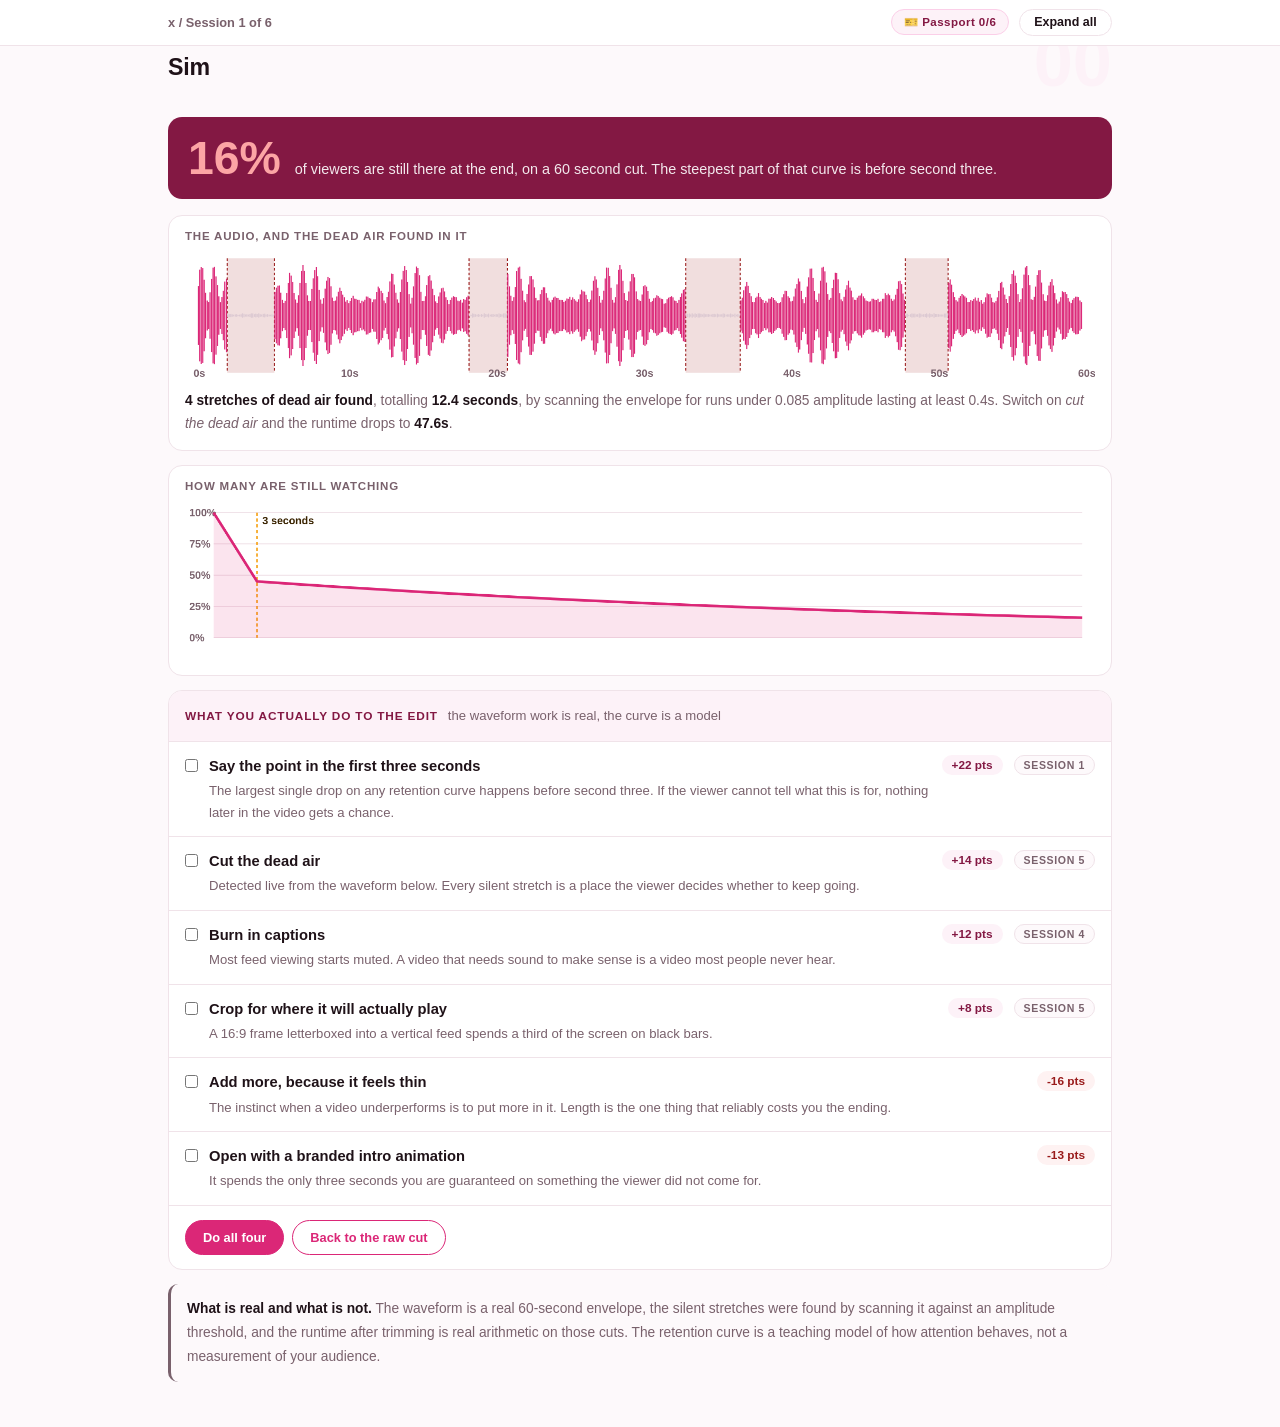
==== _simtest.html @ 5de6e5e1 "Six-session course: learn-ai-media-with-phoebe Single track, 45 minutes per session, one artifact ca" ====
<!DOCTYPE html><html lang="en"><head><meta charset="utf-8">
<meta name="viewport" content="width=device-width,initial-scale=1"><title>sim test</title>
<link rel="stylesheet" href="assets/style.css?v=2"></head><body>
<div class="toolbar"><div class="wrap"><span class="crumb">x / Session 1 of 6</span>
<button class="btn" id="toggle-all">Expand all</button></div></div>
<main class="wrap"><section class="section" id="sim"><div class="section-kicker"><h2>Sim</h2></div>
<div id="media-live"></div></section></main>
<script src="assets/app.js?v=1"></script><script src="assets/media-live.js?v=1"></script></body></html>
---- assets/style.css ----
/* learn-mcp-with-phoebe - editorial bold design system
   Accent: SQLite blue #DB2777 · Ink navy #831843 · Flagship: amber #F59E0B
   (CSS var names still read --indigo/--amber; they hold SQL-blue values.) */

:root {
  --indigo: #DB2777;
  --indigo-deep: #831843;
  --indigo-mid: #EC4899;
  --indigo-soft: #FBCFE8;
  --indigo-50: #FDF2F8;
  --ink: #1F1218;
  --muted: #79616C;
  --faint: #DCC9D2;
  --hairline: #F0E3E9;
  --amber: #F59E0B;
  --amber-ink: #3A2400;
  --amber-50: #FFF7E6;
  --paper: #FDF9FB;
  --code-bg: #1A0F15;
  --code-ink: #F5E3EC;
  --radius: 14px;
}

* { margin: 0; padding: 0; box-sizing: border-box; }

html { font-size: 16px; scroll-behavior: smooth; }
html.zoom-125 { font-size: 20px; }
html.zoom-150 { font-size: 24px; }

body {
  font-family: "Inter", -apple-system, BlinkMacSystemFont, "Segoe UI", Roboto, sans-serif;
  background: var(--paper);
  color: var(--ink);
  line-height: 1.85;
  font-feature-settings: "tnum";
}

.wrap { max-width: 62rem; margin: 0 auto; padding: 0 1.5rem; }

/* ---------- header band ---------- */
.masthead {
  background: var(--indigo);
  color: #fff;
  padding: 2.5rem 0 2.25rem;
}
.masthead .eyebrow {
  font-size: .75rem;
  letter-spacing: .18em;
  text-transform: uppercase;
  opacity: .85;
  font-weight: 600;
}
.masthead h1 {
  font-size: 2.1rem;
  line-height: 1.15;
  font-weight: 800;
  margin: .5rem 0 .75rem;
  letter-spacing: -.02em;
}
.masthead h1 .accent { color: inherit; }
.masthead .sub { font-size: 1.05rem; opacity: .92; max-width: 44rem; }

.chip-row { display: flex; flex-wrap: wrap; gap: .5rem; margin-top: 1.1rem; }
.chip {
  display: inline-flex;
  align-items: center;
  gap: .35rem;
  border-radius: 999px;
  padding: .25rem .8rem;
  font-size: .78rem;
  font-weight: 600;
  white-space: nowrap;
}
.chip.level { background: #fff; color: var(--indigo); }
.chip.audience { background: rgba(255,255,255,.16); color: #fff; border: 1px solid rgba(255,255,255,.35); }
.chip.time { background: var(--ink); color: #fff; font-variant-numeric: tabular-nums; }


/* ---------- toolbar ---------- */
.toolbar {
  position: sticky;
  top: 0;
  z-index: 40;
  background: rgba(255,255,255,.94);
  backdrop-filter: blur(6px);
  border-bottom: 1px solid var(--hairline);
  padding: .55rem 0;
}
.toolbar .wrap { display: flex; align-items: center; gap: .6rem; }
.toolbar .crumb { font-size: .8rem; color: var(--muted); font-weight: 600; margin-right: auto; }
.toolbar .crumb a { color: var(--indigo); text-decoration: none; }
.btn {
  border: 1px solid var(--hairline);
  background: #fff;
  color: var(--ink);
  border-radius: 999px;
  padding: .35rem .9rem;
  font-size: .78rem;
  font-weight: 600;
  cursor: pointer;
  font-family: inherit;
  transition: all .15s ease;
}
.btn:hover { border-color: var(--indigo); color: var(--indigo); }
.btn.primary { background: var(--indigo); border-color: var(--indigo); color: #fff; }
.btn.primary:hover { background: var(--indigo-deep); }

/* ---------- sections ---------- */
main { padding: 2.5rem 0 4rem; }

.section { margin-bottom: 2.8rem; }
.section-kicker { margin-bottom: 1rem; }
.section-kicker .klabel {
  display: block;
  font-size: .72rem;
  text-transform: uppercase;
  letter-spacing: .1em;
  color: var(--indigo);
  font-weight: 700;
  margin-bottom: .35rem;
}
.section-kicker h2 {
  font-size: 1.45rem;
  font-weight: 800;
  letter-spacing: -.01em;
  display: flex;
  align-items: center;
  gap: .7rem;
  flex-wrap: wrap;
}
.section-kicker .tag {
  border-radius: 999px;
  padding: .18rem .7rem;
  font-size: .7rem;
  font-weight: 700;
  text-transform: uppercase;
  letter-spacing: .08em;
}
.tag.concept { background: var(--indigo-50); color: var(--indigo); }
.tag.demo { background: var(--amber-50); color: var(--amber-ink); }
.tag.exercise { background: var(--ink); color: #fff; }

.lede { color: var(--muted); max-width: 46rem; margin-bottom: 1.4rem; line-height: 1.8; }

/* live vs self-study markers on cards */
.mode {
  font-size: .64rem;
  font-weight: 700;
  text-transform: uppercase;
  letter-spacing: .07em;
  padding: .14rem .6rem;
  border-radius: 999px;
  flex: none;
}
.mode.live { background: var(--indigo); color: #fff; }
.mode.self { background: #fff; color: var(--muted); border: 1px solid var(--hairline); }

/* ---------- accordions ---------- */
details.card {
  border: 1px solid var(--hairline);
  border-radius: var(--radius);
  margin-bottom: .8rem;
  overflow: hidden;
  background: #fff;
}
details.card[open] { border-color: var(--indigo-soft); box-shadow: 0 8px 28px rgba(219,39,119,.08); }
details.card summary {
  list-style: none;
  cursor: pointer;
  padding: 1rem 1.25rem;
  display: flex;
  align-items: center;
  gap: .75rem;
  font-weight: 700;
  font-size: 1.02rem;
  user-select: none;
}
details.card summary::-webkit-details-marker { display: none; }
details.card summary .dot {
  width: .6rem; height: .6rem;
  border-radius: 999px;
  background: var(--indigo);
  flex: none;
}
details.card summary .mini { margin-left: auto; font-size: .72rem; color: var(--muted); font-weight: 600; white-space: nowrap; }
details.card summary .caret { transition: transform .2s ease; color: var(--indigo); font-size: .8rem; }
details.card[open] summary .caret { transform: rotate(90deg); }
details.card .body { padding: 0 1.25rem 1.4rem; border-top: 1px solid var(--hairline); padding-top: 1.15rem; }
details.card .body p { margin-bottom: 1.05rem; max-width: 48rem; }
details.card .body p:last-child { margin-bottom: 0; }
details.card .body ul, details.card .body ol { margin: 0 0 1.1rem 1.2rem; max-width: 47rem; }
details.card .body li { margin-bottom: .65rem; }
details.card .body h4 { font-size: .95rem; font-weight: 700; margin: 1.1rem 0 .45rem; }
details.card .body h4:first-child { margin-top: 0; }

/* ---------- pills & legends ---------- */
.legend { display: flex; flex-wrap: wrap; gap: .5rem; margin: 0 0 1.2rem; }
.pill {
  display: inline-flex;
  align-items: center;
  gap: .4rem;
  border-radius: 999px;
  padding: .28rem .85rem;
  font-size: .78rem;
  font-weight: 600;
}
.pill.solid { background: var(--indigo); color: #fff; }
.pill.light { background: var(--indigo-50); color: var(--indigo); }
.pill.inkpill { background: var(--ink); color: #fff; }
.pill.amber, .pill.peach { background: var(--amber); color: var(--amber-ink); }
.pill.bare { color: var(--faint); }

/* ---------- 4D grid ---------- */
.grid-2 { display: grid; grid-template-columns: repeat(auto-fit, minmax(15rem, 1fr)); gap: .8rem; margin: .5rem 0 1rem; }
.d-card {
  border: 1px solid var(--hairline);
  border-left: 4px solid var(--indigo);
  border-radius: 10px;
  padding: 1rem 1.1rem;
}
.d-card h4 { font-size: .95rem; margin-bottom: .3rem; }
.d-card h4 .lead-letter { color: var(--indigo); }
.d-card p { font-size: .86rem; color: var(--muted); margin: 0; }

/* ---------- tables ---------- */
table.clean { width: 100%; border-collapse: collapse; font-size: .9rem; margin: .4rem 0 1rem; }
table.clean th {
  text-align: left;
  font-size: .72rem;
  text-transform: uppercase;
  letter-spacing: .08em;
  color: var(--muted);
  padding: .5rem .6rem;
  border-bottom: 2px solid var(--ink);
}
table.clean td { padding: .7rem .6rem; border-bottom: .5px solid var(--hairline); vertical-align: top; line-height: 1.7; }
table.clean td:first-child { font-weight: 600; }

/* ---------- prompt boxes ---------- */
.prompt-box {
  position: relative;
  background: var(--code-bg);
  color: var(--code-ink);
  border-radius: var(--radius);
  padding: 1.1rem 1.2rem;
  margin: 1rem 0 1.2rem;
  font-family: "SF Mono", ui-monospace, Menlo, Consolas, monospace;
  font-size: .84rem;
  line-height: 1.65;
  white-space: pre-wrap;
  word-break: break-word;
}
.prompt-box .label {
  position: absolute;
  top: -0.7rem;
  left: 1rem;
  background: var(--indigo);
  color: #fff;
  font-family: "Inter", -apple-system, sans-serif;
  font-size: .68rem;
  font-weight: 700;
  letter-spacing: .06em;
  text-transform: uppercase;
  border-radius: 999px;
  padding: .15rem .7rem;
}
.prompt-box.bad .label { background: var(--faint); color: var(--ink); }
.prompt-box.good .label { background: var(--amber); color: var(--amber-ink); }
.copy-btn {
  position: absolute;
  top: .7rem;
  right: .7rem;
  background: rgba(255,255,255,.1);
  border: 1px solid rgba(255,255,255,.25);
  color: #fff;
  border-radius: 999px;
  padding: .25rem .8rem;
  font-size: .72rem;
  font-weight: 600;
  cursor: pointer;
  font-family: "Inter", -apple-system, sans-serif;
  transition: background .15s ease;
}
.copy-btn:hover { background: rgba(255,255,255,.22); }
.copy-btn.copied { background: var(--amber); border-color: var(--amber); color: var(--amber-ink); }

/* ---------- demo steps ---------- */
.steps { counter-reset: step; margin: .6rem 0 1rem; }
.step {
  display: flex;
  gap: .9rem;
  padding: .85rem 0;
  border-bottom: .5px solid var(--hairline);
}
.step:last-child { border-bottom: none; }
.step::before {
  counter-increment: step;
  content: counter(step);
  flex: none;
  width: 1.7rem; height: 1.7rem;
  border-radius: 999px;
  background: var(--indigo-50);
  color: var(--indigo);
  font-weight: 700;
  font-size: .85rem;
  display: inline-flex;
  align-items: center;
  justify-content: center;
  margin-top: .1rem;
}
.step p { margin: 0; }

/* ---------- callouts ---------- */
.callout {
  border-radius: var(--radius);
  padding: 1rem 1.2rem;
  margin: 1rem 0;
  font-size: .92rem;
}
.callout.tip { background: var(--indigo-50); border-left: 4px solid var(--indigo); }
.callout.win { background: var(--amber-50); border-left: 4px solid var(--amber); }
.callout strong:first-child { display: block; margin-bottom: .2rem; }

.callout.example {
  background: #FFFFFF;
  border: 1px solid var(--hairline);
  border-left: 4px solid var(--amber);
  font-size: .9rem;
}
.callout.example .ex-pill {
  display: inline-block;
  background: var(--amber);
  color: var(--amber-ink);
  border-radius: 999px;
  padding: .15rem .7rem;
  font-size: .68rem;
  font-weight: 700;
  text-transform: uppercase;
  letter-spacing: .06em;
  margin-bottom: .5rem;
}
.callout.example p { margin: 0 0 .75rem; max-width: 47rem; }
.callout.example p:last-child { margin-bottom: 0; }
.callout.example ul { margin: 0 0 0 1.1rem; max-width: 46rem; }
.callout.example li { margin-bottom: .6rem; }
.callout.example li:last-child { margin-bottom: 0; }

/* ---------- zoomable figures ---------- */
figure.zoomable {
  border: 1px solid var(--hairline);
  border-radius: var(--radius);
  padding: 1.2rem;
  margin: 1rem 0 1.4rem;
  cursor: zoom-in;
  transition: box-shadow .15s ease;
  background: #fff;
}
figure.zoomable:hover { box-shadow: 0 8px 28px rgba(219,39,119,.12); }
figure.zoomable svg, figure.zoomable img { width: 100%; height: auto; display: block; }
figure.zoomable figcaption {
  margin-top: .6rem;
  font-size: .76rem;
  color: var(--muted);
  font-weight: 600;
  display: flex;
  align-items: center;
  gap: .4rem;
}

.lightbox {
  position: fixed;
  inset: 0;
  z-index: 100;
  background: rgba(31,18,24,.9);
  display: none;
  align-items: center;
  justify-content: center;
  padding: 3vh 3vw;
  cursor: zoom-out;
}
.lightbox.open { display: flex; }
.lightbox .inner {
  background: #fff;
  border-radius: var(--radius);
  padding: 2rem;
  max-width: 94vw;
  max-height: 92vh;
  overflow: auto;
}
.lightbox .inner svg, .lightbox .inner img { width: min(88vw, 70rem); height: auto; }
.lightbox .close-hint {
  position: fixed;
  top: 1rem; right: 1.4rem;
  color: #fff;
  font-size: .8rem;
  font-weight: 600;
  opacity: .8;
}

/* ---------- courses covered ---------- */
.covered { border: 1px solid var(--hairline); border-radius: var(--radius); overflow: hidden; }
.covered-row {
  display: flex;
  align-items: baseline;
  gap: .8rem;
  padding: .75rem 1.1rem;
  border-bottom: .5px solid var(--hairline);
  font-size: .9rem;
}
.covered-row:last-child { border-bottom: none; }
.covered-row .status { flex: none; }
.covered-row .name { font-weight: 600; }
.covered-row .note { margin-left: auto; color: var(--muted); font-size: .78rem; text-align: right; }

/* ---------- cheat sheet footer ---------- */
.cheat {
  background: var(--ink);
  color: #fff;
  border-radius: var(--radius);
  padding: 1.6rem 1.6rem 1.3rem;
  margin-top: 3rem;
}
.cheat h3 { font-size: 1.1rem; margin-bottom: 1rem; }
.cheat h3 span { color: var(--indigo-soft); }
.cheat .grid-2 { gap: 1rem; }
.cheat .cheat-item { border-left: 3px solid var(--indigo-mid); padding-left: .8rem; }
.cheat .cheat-item b { display: block; font-size: .85rem; color: var(--indigo-soft); }
.cheat .cheat-item span { font-size: .82rem; opacity: .85; }

footer.pagefoot {
  border-top: 1px solid var(--hairline);
  margin-top: 3rem;
  padding: 1.4rem 0 2.5rem;
  font-size: .8rem;
  color: var(--muted);
  display: flex;
  justify-content: space-between;
  flex-wrap: wrap;
  gap: .8rem;
}
footer.pagefoot a { color: var(--indigo); text-decoration: none; font-weight: 600; }

/* ---------- wayfinding: reading progress + section dots + part numbers ---------- */

#progress-bar {
  position: fixed;
  top: 0; left: 0;
  height: 3px;
  width: 0;
  background: linear-gradient(90deg, var(--indigo), var(--amber));
  z-index: 90;
}

.pagenav {
  position: fixed;
  right: 1.1rem;
  top: 50%;
  transform: translateY(-50%);
  z-index: 50;
  display: flex;
  flex-direction: column;
  gap: .55rem;
}
.pagenav a {
  width: .68rem; height: .68rem;
  border-radius: 999px;
  background: #fff;
  border: 2px solid var(--faint);
  display: block;
  position: relative;
  transition: all .15s ease;
}
.pagenav a:hover { border-color: var(--indigo); transform: scale(1.3); }
.pagenav a.active { background: var(--indigo); border-color: var(--indigo); }
.pagenav a .nlabel {
  position: absolute;
  right: 1.4rem;
  top: 50%;
  transform: translateY(-50%);
  background: var(--ink);
  color: #fff;
  font-size: .7rem;
  font-weight: 600;
  padding: .22rem .65rem;
  border-radius: 6px;
  white-space: nowrap;
  opacity: 0;
  pointer-events: none;
  transition: opacity .15s ease;
}
.pagenav a:hover .nlabel { opacity: 1; }
@media (max-width: 74rem) { .pagenav { display: none; } }

main { counter-reset: partnum -1; }
.section .section-kicker { position: relative; }
.section .section-kicker::before {
  counter-increment: partnum;
  content: counter(partnum, decimal-leading-zero);
  position: absolute;
  right: 0;
  top: -1.2rem;
  font-size: 4.4rem;
  font-weight: 800;
  color: var(--indigo-50);
  line-height: 1;
  font-variant-numeric: tabular-nums;
  pointer-events: none;
  z-index: 0;
}
.section .section-kicker > * { position: relative; z-index: 1; }

details.card summary { transition: background .15s ease; }
details.card summary:hover { background: #FEFAFC; }

/* ---------- journey strip: you are here in the series ---------- */
.journey {
  display: flex;
  align-items: center;
  gap: .45rem;
  margin-top: 1.1rem;
  flex-wrap: wrap;
}
.journey .jlabel { font-size: .7rem; font-weight: 700; text-transform: uppercase; letter-spacing: .09em; opacity: .8; margin-right: .3rem; }
.journey a {
  width: 1.7rem; height: 1.7rem;
  border-radius: 999px;
  display: inline-flex;
  align-items: center;
  justify-content: center;
  font-size: .8rem;
  font-weight: 700;
  text-decoration: none;
  color: #fff;
  border: 1.5px solid rgba(255,255,255,.45);
  transition: all .15s ease;
  font-variant-numeric: tabular-nums;
}
.journey a:hover { border-color: #fff; transform: scale(1.12); }
.journey a.here { background: #fff; color: var(--indigo); border-color: #fff; }
.journey a.dd-chip { width: auto; border-radius: 999px; padding: 0 .7rem; font-size: .72rem; }

/* ---------- check-yourself quiz ---------- */
.quiz-q {
  border: 1px solid var(--hairline);
  border-radius: var(--radius);
  padding: 1.1rem 1.25rem 1rem;
  margin-bottom: .9rem;
  background: #fff;
}
.quiz-q .qtext { font-weight: 700; margin-bottom: .7rem; }
.quiz-q .qopt {
  display: block;
  width: 100%;
  text-align: left;
  background: #fff;
  border: 1px solid var(--hairline);
  border-radius: 10px;
  padding: .6rem .9rem;
  margin-bottom: .5rem;
  font-size: .9rem;
  font-family: inherit;
  color: var(--ink);
  cursor: pointer;
  transition: all .15s ease;
}
.quiz-q .qopt:hover { border-color: var(--indigo); background: var(--indigo-50); }
.quiz-q .qopt.correct { background: var(--indigo); border-color: var(--indigo); color: #fff; font-weight: 600; }
.quiz-q .qopt.correct::after { content: "  ✓"; }
.quiz-q .qopt.wrong { background: #FEF2F2; border-color: #FCA5A5; color: #991B1B; animation: qshake .3s ease; }
.quiz-q .qopt.wrong::after { content: "  ✗ try again"; font-size: .78rem; }
.quiz-q .qopt:disabled { cursor: default; }
.quiz-q .qwhy {
  display: none;
  background: var(--amber-50);
  border-left: 4px solid var(--amber);
  border-radius: 8px;
  padding: .6rem .9rem;
  font-size: .86rem;
  margin-top: .3rem;
}
.quiz-q.answered .qwhy { display: block; }
@keyframes qshake {
  0%, 100% { transform: translateX(0); }
  25% { transform: translateX(-5px); }
  75% { transform: translateX(5px); }
}
.quiz-score { font-weight: 700; color: var(--indigo); margin-top: .4rem; }

@media (prefers-reduced-motion: reduce) {
  .quiz-q .qopt.wrong { animation: none; }
  .journey a:hover { transform: none; }
}

/* ---------- micro-interactions (react-bits inspired, vanilla) ---------- */

/* BlurText: staggered word reveal on the masthead headline */
.masthead h1 .bw {
  display: inline-block;
  opacity: 0;
  filter: blur(8px);
  transform: translateY(.35em);
  animation: bw-in .7s cubic-bezier(.22,.9,.35,1) forwards;
  animation-delay: var(--bw-delay, 0s);
}
@keyframes bw-in {
  to { opacity: 1; filter: blur(0); transform: translateY(0); }
}

/* SpotlightCard: cursor-following highlight on accordion cards */
details.card { position: relative; }
details.card::after {
  content: "";
  position: absolute;
  inset: 0;
  pointer-events: none;
  opacity: 0;
  transition: opacity .3s ease;
  background: radial-gradient(320px circle at var(--mx, 50%) var(--my, 50%), rgba(219,39,119,.09), transparent 65%);
}
details.card:hover::after { opacity: 1; }

/* ScrollReveal: sections rise in as they enter the viewport */
.js-reveal .section {
  opacity: 0;
  transform: translateY(16px);
  transition: opacity .6s ease, transform .6s cubic-bezier(.22,.9,.35,1);
}
.js-reveal .section.revealed { opacity: 1; transform: none; }

@media (prefers-reduced-motion: reduce) {
  .masthead h1 .bw { animation: none; opacity: 1; filter: none; transform: none; }
  details.card::after { display: none; }
  .js-reveal .section { opacity: 1; transform: none; transition: none; }
}

@media (max-width: 40rem) {
  .masthead h1 { font-size: 1.6rem; }
  
  .toolbar .crumb { display: none; }
}

@media print {
  .toolbar, .copy-btn { display: none; }
  details.card { border: 1px solid #ccc; }
}

/* ---------- live SQL playground (sql-live.js) ---------- */
.sqlbox {
  border: 1px solid var(--hairline);
  border-radius: var(--radius);
  background: #fff;
  overflow: hidden;
  margin: 1rem 0 1.4rem;
  box-shadow: 0 8px 28px rgba(219,39,119,.06);
}
.sql-bar {
  display: flex; align-items: center; gap: .5rem;
  padding: .5rem .8rem;
  background: var(--indigo-deep);
  color: #fff;
}
.sql-dot { width: .6rem; height: .6rem; border-radius: 999px; background: var(--amber); flex: none; }
.sql-title { font-size: .76rem; font-weight: 600; letter-spacing: .02em; opacity: .92; }
.sql-spacer { margin-left: auto; }
.sql-btn {
  border: 1px solid rgba(255,255,255,.28);
  background: rgba(255,255,255,.08);
  color: #fff;
  border-radius: 999px;
  padding: .26rem .8rem;
  font-size: .74rem; font-weight: 700; cursor: pointer;
  font-family: inherit; transition: all .14s ease; white-space: nowrap;
}
.sql-btn:hover { background: rgba(255,255,255,.2); }
.sql-btn.sql-run { background: var(--amber); color: var(--amber-ink); border-color: var(--amber); }
.sql-btn.sql-run:hover { filter: brightness(1.05); }
.sql-label {
  display: block;
  font-size: .64rem; text-transform: uppercase; letter-spacing: .09em;
  font-weight: 700; color: var(--muted);
  padding: .6rem .9rem .2rem;
}
.sql-code-wrap { border-bottom: 1px solid var(--hairline); }
.sql-code {
  width: 100%;
  border: none; outline: none; resize: vertical;
  padding: .35rem .9rem .9rem;
  font-family: "SF Mono", "JetBrains Mono", Menlo, Consolas, monospace;
  font-size: .86rem; line-height: 1.6;
  color: var(--ink); background: #fff;
  tab-size: 2;
}
.sql-out { padding: .2rem .9rem 1rem; overflow-x: auto; }
.sql-tablewrap { overflow-x: auto; }
table.sql-table { width: 100%; border-collapse: collapse; font-size: .84rem; margin: .3rem 0 .1rem; }
table.sql-table th {
  text-align: left; text-transform: uppercase; letter-spacing: .05em;
  font-size: .68rem; color: var(--indigo); font-weight: 800;
  padding: .35rem .6rem; border-bottom: 2px solid var(--indigo-50); white-space: nowrap;
}
table.sql-table td {
  padding: .32rem .6rem; border-bottom: .5px solid var(--hairline);
  font-variant-numeric: tabular-nums; white-space: nowrap;
}
table.sql-table tr:last-child td { border-bottom: none; }
.sql-null { color: var(--faint); font-style: italic; font-size: .78rem; }
.sql-note { font-size: .74rem; color: var(--muted); margin: .5rem 0 0; font-weight: 600; }
.sql-hint { font-weight: 500; font-style: italic; }
.sql-err {
  font-size: .82rem; color: #991B1B; background: #FEF2F2;
  border: 1px solid #FCA5A5; border-radius: 8px;
  padding: .55rem .75rem; margin: .4rem 0 0;
  font-family: "SF Mono", Menlo, monospace;
}
.sql-cap { font-size: .78rem; color: var(--muted); padding: 0 .9rem .8rem; }
.sqlbox.sql-had-err .sql-bar { background: #7f1d1d; }


@keyframes mcpIn { from { opacity: 0; transform: translateY(6px); } to { opacity: 1; transform: none; } }


@media (max-width: 640px) {  }


@media (max-width: 640px) {
  
  
}

/* === LWP-PATCH v2 === */
/* palette-agnostic aliases: 75 repos use --indigo/--amber, 1 uses --pine/--clay */
:root {
  --pv-accent: var(--indigo, var(--pine, #334155));
  --pv-flag: var(--amber, var(--clay, #B45309));
  --pv-flag-50: var(--amber-50, var(--clay-50, #FEF3E2));
}

/* ============================================================
   v2 - readable on a phone + reading modes
   Layout only. No palette tokens are changed.
   ============================================================ */

/* --- skip link --- */
.skip-link {
  position: absolute; left: -9999px; top: 0; z-index: 200;
  background: var(--pv-accent); color: #fff;
  padding: .7rem 1.1rem; border-radius: 0 0 var(--radius) 0;
  font-weight: 700; font-size: .85rem; text-decoration: none;
}
.skip-link:focus { left: 0; }

/* --- visible keyboard focus everywhere --- */
:focus-visible {
  outline: 3px solid var(--pv-flag);
  outline-offset: 2px;
  border-radius: 4px;
}

/* --- diagrams: hold authored width, scroll instead of shrinking --- */
.figscroll { overflow-x: auto; -webkit-overflow-scrolling: touch; overscroll-behavior-x: contain; }
.figscroll::-webkit-scrollbar { height: 6px; }
.figscroll::-webkit-scrollbar-thumb { background: var(--faint); border-radius: 3px; }

/* --- tables: scroll container + sticky row label --- */
.tablescroll { overflow-x: auto; -webkit-overflow-scrolling: touch; border-radius: var(--radius); }

/* --- section contents counter --- */
.sec-meta {
  display: block; margin-top: .3rem;
  font-size: .72rem; font-weight: 700; letter-spacing: .06em;
  text-transform: uppercase; color: var(--muted);
  font-variant-numeric: tabular-nums;
}

/* --- study-mode switch --- */
.btn.mode-on { background: var(--pv-flag); border-color: var(--pv-flag); color: #fff; }

/* --- deep-linked card gets a moment of emphasis --- */
details.card.linked { border-color: var(--pv-flag); box-shadow: 0 0 0 3px var(--pv-flag-50); }

@media (max-width: 820px) {
  /* labels keep the size they were drawn at; the figure scrolls */
  figure.zoomable svg { min-width: 820px; }
  .figscroll .mm-svg, .mindmap svg { min-width: 840px; }

  table.clean { min-width: 620px; }
  table.clean th:first-child,
  table.clean td:first-child {
    position: sticky; left: 0; background: #fff;
    box-shadow: 1px 0 0 var(--hairline);
  }

  pre, .prompt-box { overflow-x: auto; }

  /* 44px tap targets */
  details.card summary { min-height: 44px; }
  .qopt { min-height: 44px; display: flex; align-items: center; padding: .7rem .9rem; }
  .toolbar .btn, .pagefoot a { min-height: 44px; display: inline-flex; align-items: center; }
}

@media (max-width: 640px) {
  /* long inline code tokens and nowrap chips are the two things that still
     forced the page sideways below 640px: let them break rather than push
     the layout. Inside the media query only - desktop is untouched. */
  :not(pre) > code, .prompt-box span, code span,
  p span, li span, td span { overflow-wrap: anywhere; word-break: break-word; }
  .chip, .syn-chip, .pill, .mode, .tag { white-space: normal; max-width: 100%; }

  
  
  .chip-row, .legend { flex-wrap: wrap; }
  .journey { flex-wrap: wrap; row-gap: .45rem; }
}

/* --- print: a session should print as a complete handout --- */
@media print {
  .pagenav, #progress-bar, .skip-link, .journey, .lightbox { display: none !important; }
  details.card > .body { display: block !important; }
  details.card, figure, table.clean, .callout { break-inside: avoid; page-break-inside: avoid; }
  figure.zoomable svg { min-width: 0; max-width: 100%; }
  .figscroll, .tablescroll { overflow: visible; }
  a[href^="http"]::after { content: " (" attr(href) ")"; font-size: .72rem; color: #555; }
}

/* swipe hint: own line, only when the diagram really does scroll */
figure.zoomable.can-scroll figcaption { flex-wrap: wrap; }
figure.zoomable.can-scroll figcaption::after {
  content: "swipe the diagram \2192";
  flex: 0 0 100%;
  margin-top: .2rem;
  font-size: .72rem;
  font-weight: 700;
  letter-spacing: .04em;
  color: var(--pv-flag);
}
/* === /LWP-PATCH === */


/* ============================================================
   LWP WIDGET KIT v1 - wipe / hotspot / tick / tryrow / stakes
   / scorecard / passport. Self-theming off the course :root.
   ============================================================ */

/* --- shared shell --------------------------------------- */
.wk {
  margin: 26px 0;
  border: 1px solid var(--hairline);
  border-radius: var(--radius);
  background: #fff;
  box-shadow: 0 2px 10px rgba(0,0,0,.03);
  overflow: hidden;
}
.wk-head {
  display: flex; align-items: center; gap: 10px;
  padding: 12px 16px;
  background: var(--indigo-50);
  border-bottom: 1px solid var(--hairline);
}
.wk-head b {
  font-size: 0.74rem; font-weight: 800; letter-spacing: .07em;
  text-transform: uppercase; color: var(--indigo-deep);
}
.wk-head .wk-hint { font-size: 0.82rem; color: var(--muted); }
.wk-body { padding: 18px 16px; }
.wk-foot {
  padding: 10px 16px; border-top: 1px dashed var(--hairline);
  font-size: 0.82rem; color: var(--muted); background: var(--paper);
}

/* --- 1. wipe: draggable before/after ------------------- */
.wipe { position: relative; user-select: none; touch-action: none; }
.wipe-panes { position: relative; overflow: hidden; border-radius: 10px; }
.wipe-a, .wipe-b { padding: 18px 20px; font-size: 0.92rem; line-height: 1.75; }
.wipe-a { background: #FEF2F2; border: 1px solid #FCA5A5; border-radius: 10px; }
.wipe-b {
  position: absolute; inset: 0;
  background: var(--indigo-50); border: 1px solid var(--indigo-soft);
  border-radius: 10px;
  clip-path: inset(0 0 0 var(--wx, 50%));
}
.wipe-a h5, .wipe-b h5 {
  margin: 0 0 8px; font-size: 0.72rem; letter-spacing: .07em;
  text-transform: uppercase; font-weight: 800;
}
.wipe-a h5 { color: #991B1B; }
.wipe-b h5 { color: var(--indigo-deep); }
.wipe-a p, .wipe-b p { margin: 0 0 6px; }
.wipe-grip {
  position: absolute; top: 0; bottom: 0; width: 3px;
  background: var(--indigo); cursor: ew-resize; z-index: 3;
  transform: translateX(-1.5px);
}
.wipe-grip::after {
  content: "⇄"; position: absolute; top: 50%; left: 50%;
  transform: translate(-50%, -50%);
  width: 30px; height: 30px; border-radius: 999px;
  background: var(--indigo); color: #fff;
  display: grid; place-items: center;
  font-size: 0.85rem; font-weight: 800;
  box-shadow: 0 3px 12px rgba(0,0,0,.22);
}
.wipe-tags { display: flex; justify-content: space-between; margin-top: 10px; }
.wipe-tags span {
  font-size: 0.7rem; font-weight: 800; letter-spacing: .06em;
  text-transform: uppercase; padding: 3px 10px; border-radius: 999px;
}
.wipe-tags .wt-a { background: #FEF2F2; color: #991B1B; }
.wipe-tags .wt-b { background: var(--indigo-50); color: var(--indigo-deep); }

/* --- 2. hotspot: pins on a mock ------------------------ */
.hotspot { position: relative; }
.hs-mock { position: relative; border-radius: 10px; overflow: hidden; }
.hs-mock svg { display: block; width: 100%; height: auto; }
.hs-pin {
  position: absolute; left: var(--x); top: var(--y);
  transform: translate(-50%, -50%);
  width: 27px; height: 27px; border-radius: 999px;
  border: 2px solid #fff; background: var(--indigo); color: #fff;
  font: 800 0.78rem/1 Inter, sans-serif;
  display: grid; place-items: center; cursor: pointer;
  box-shadow: 0 2px 9px rgba(0,0,0,.28);
  transition: transform .16s ease, background .16s ease;
  z-index: 2;
}
.hs-pin:hover { transform: translate(-50%, -50%) scale(1.18); }
.hs-pin.on { background: var(--amber); color: var(--amber-ink); }
.hs-pin::before {
  content: ""; position: absolute; inset: -7px; border-radius: 999px;
  border: 2px solid var(--indigo); opacity: 0;
}
.hs-pin.on::before { border-color: var(--amber); opacity: .55; }
.hs-caps { margin-top: 14px; display: grid; gap: 8px; }
.hs-cap {
  display: none; gap: 10px;
  padding: 12px 14px; border-radius: 10px;
  background: var(--indigo-50); border-left: 3px solid var(--indigo);
  font-size: 0.9rem; line-height: 1.7;
}
.hs-cap.on { display: flex; }
.hs-cap b {
  flex: 0 0 auto; color: var(--indigo-deep);
  font-size: 0.74rem; letter-spacing: .06em; text-transform: uppercase;
  padding-top: 2px;
}
.hs-empty { font-size: 0.86rem; color: var(--muted); font-style: italic; }

/* --- 3. tick: travelling-dot pipeline ------------------ */
.tick-rail { position: relative; padding: 26px 0 8px; }
.tick-line {
  position: absolute; left: 4%; right: 4%; top: 40px; height: 3px;
  background: var(--hairline); border-radius: 2px;
}
.tick-fill {
  position: absolute; left: 0; top: 0; height: 100%;
  background: var(--indigo); border-radius: 2px;
  width: 0; transition: width .45s cubic-bezier(.4,0,.2,1);
}
.tick-dot {
  position: absolute; top: 41.5px; left: 4%;
  width: 15px; height: 15px; border-radius: 999px;
  background: var(--amber); border: 3px solid #fff;
  box-shadow: 0 2px 9px rgba(0,0,0,.25);
  transform: translate(-50%, -50%);
  transition: left .45s cubic-bezier(.4,0,.2,1);
  z-index: 3;
}
.tick-stages { display: flex; justify-content: space-between; position: relative; }
.tick-stage { flex: 1; text-align: center; }
.tick-stage i {
  display: block; width: 13px; height: 13px; margin: 34px auto 10px;
  border-radius: 999px; background: #fff;
  border: 3px solid var(--faint); transition: border-color .3s ease;
}
.tick-stage.done i { border-color: var(--indigo); background: var(--indigo); }
.tick-stage span {
  font-size: 0.76rem; font-weight: 700; color: var(--muted);
  transition: color .3s ease;
}
.tick-stage.done span { color: var(--ink); }
.tick-controls { display: flex; gap: 8px; align-items: center; margin-top: 6px; }
.tick-btn {
  font: 700 0.8rem Inter, sans-serif; cursor: pointer;
  padding: 7px 15px; border-radius: 999px;
  border: 1px solid var(--indigo); background: var(--indigo); color: #fff;
}
.tick-btn.ghost { background: #fff; color: var(--indigo); }
.tick-btn:disabled { opacity: .4; cursor: not-allowed; }
.tick-note {
  display: none; margin-top: 12px; padding: 13px 15px;
  background: var(--paper); border-left: 3px solid var(--amber);
  border-radius: 8px; font-size: 0.9rem; line-height: 1.75;
}
.tick-note.on { display: block; }
.tick-note b { color: var(--indigo-deep); }

/* --- 4. tryrow: inline micro-try ----------------------- */
.tryrow .tr-in {
  display: flex; gap: 8px; flex-wrap: wrap;
}
.tryrow textarea, .tryrow input[type="text"] {
  flex: 1 1 260px; min-height: 44px;
  font: 400 0.9rem/1.6 ui-monospace, SFMono-Regular, Menlo, monospace;
  padding: 10px 12px; border-radius: 9px;
  border: 1px solid var(--hairline); background: var(--paper); color: var(--ink);
  resize: vertical;
}
.tryrow textarea:focus, .tryrow input:focus {
  outline: none; border-color: var(--indigo);
  box-shadow: 0 0 0 3px var(--indigo-50);
}
.tr-go {
  font: 800 0.8rem Inter, sans-serif; cursor: pointer;
  padding: 0 18px; border-radius: 9px; min-height: 44px;
  border: 1px solid var(--indigo); background: var(--indigo); color: #fff;
}
.tr-out {
  display: none; margin-top: 12px; padding: 13px 15px;
  border-radius: 9px; background: var(--indigo-50);
  border-left: 3px solid var(--indigo);
  font-size: 0.9rem; line-height: 1.7;
}
.tr-out.on { display: block; }
.tr-out.bad { background: #FEF2F2; border-left-color: #991B1B; }
.tr-metrics { display: flex; flex-wrap: wrap; gap: 18px; margin-bottom: 6px; }
.tr-metric { display: flex; flex-direction: column; }
.tr-metric b {
  font: 800 1.35rem/1.1 Inter, sans-serif;
  font-variant-numeric: tabular-nums; color: var(--indigo-deep);
}
.tr-metric span {
  font-size: 0.68rem; font-weight: 700; letter-spacing: .06em;
  text-transform: uppercase; color: var(--muted); margin-top: 3px;
}
.tr-verdict { font-weight: 700; }
.tr-verdict.ok { color: var(--indigo-deep); }
.tr-verdict.no { color: #991B1B; }

/* --- 5. stakes: live cost meter ------------------------ */
.stakes-grid { display: grid; gap: 9px; }
.stakes-grid label {
  display: flex; align-items: flex-start; gap: 10px;
  padding: 11px 13px; border-radius: 9px;
  border: 1px solid var(--hairline); background: var(--paper);
  cursor: pointer; font-size: 0.9rem; line-height: 1.65;
  transition: border-color .16s ease, background .16s ease;
}
.stakes-grid label:hover { border-color: var(--indigo-soft); }
.stakes-grid label.on { border-color: var(--indigo); background: var(--indigo-50); }
.stakes-grid label.trap.on { border-color: #991B1B; background: #FEF2F2; }
.stakes-grid input { margin-top: 4px; accent-color: var(--indigo); flex: 0 0 auto; }
.stakes-grid .sk-d {
  margin-left: auto; flex: 0 0 auto;
  font: 800 0.76rem Inter, sans-serif; font-variant-numeric: tabular-nums;
  padding: 2px 9px; border-radius: 999px;
  background: var(--indigo-50); color: var(--indigo-deep);
}
.stakes-grid label.trap .sk-d { background: #FEF2F2; color: #991B1B; }
.stakes-read {
  display: flex; align-items: baseline; gap: 12px; flex-wrap: wrap;
  margin-top: 16px; padding: 15px 17px; border-radius: 10px;
  background: var(--indigo-deep); color: #fff;
}
.stakes-read output {
  font: 800 2.1rem/1 Inter, sans-serif; font-variant-numeric: tabular-nums;
}
.stakes-read .sk-unit { font-size: 0.85rem; opacity: .82; }
.stakes-read .sk-delta {
  margin-left: auto; font-size: 0.85rem; font-weight: 700;
  padding: 4px 11px; border-radius: 999px;
  background: rgba(255,255,255,.15);
}
.stakes-read .sk-delta.good { background: var(--amber); color: var(--amber-ink); }
.stakes-read .sk-delta.bad { background: #FCA5A5; color: #7f1d1d; }

/* --- 6. scorecard: halfway self-grade ------------------ */
.scorecard .sc-row {
  display: grid; grid-template-columns: 1fr auto; gap: 10px; align-items: center;
  padding: 11px 0; border-bottom: 1px solid var(--hairline);
}
.scorecard .sc-row:last-of-type { border-bottom: 0; }
.scorecard .sc-q { font-size: 0.92rem; line-height: 1.6; }
.scorecard .sc-q em { color: var(--muted); font-style: normal; font-size: 0.84rem; display: block; }
.sc-opts { display: flex; gap: 6px; }
.sc-opts button {
  width: 34px; height: 34px; border-radius: 8px; cursor: pointer;
  border: 1px solid var(--hairline); background: #fff; color: var(--muted);
  font: 800 0.82rem Inter, sans-serif;
}
.sc-opts button.on { background: var(--indigo); border-color: var(--indigo); color: #fff; }
.sc-total {
  margin-top: 16px; padding: 15px 17px; border-radius: 10px;
  background: var(--indigo-50); border-left: 3px solid var(--indigo);
}
.sc-total b {
  font: 800 1.6rem/1 Inter, sans-serif; font-variant-numeric: tabular-nums;
  color: var(--indigo-deep); display: block; margin-bottom: 4px;
}
.sc-total span { font-size: 0.9rem; line-height: 1.7; }

/* --- 7. passport --------------------------------------- */
.pp-pill {
  display: inline-flex; align-items: center; gap: 6px;
  font: 800 0.72rem Inter, sans-serif; letter-spacing: .04em;
  padding: 5px 12px; border-radius: 999px;
  background: var(--indigo-50); color: var(--indigo-deep);
  border: 1px solid var(--indigo-soft); cursor: default;
}
.pp-pill.full { background: var(--amber); color: var(--amber-ink); border-color: var(--amber); }
.pp-strip { display: flex; gap: 10px; flex-wrap: wrap; margin: 18px 0 6px; }
.pp-stamp {
  display: flex; flex-direction: column; align-items: center; gap: 6px;
  width: 74px; padding: 12px 6px; border-radius: 12px;
  border: 2px dashed var(--faint); background: var(--paper);
  text-decoration: none; color: var(--muted);
  transition: all .18s ease;
}
.pp-stamp:hover { border-color: var(--indigo-soft); }
.pp-stamp i { font-size: 1.3rem; font-style: normal; opacity: .35; }
.pp-stamp b { font: 800 0.7rem Inter, sans-serif; }
.pp-stamp.got {
  border-style: solid; border-color: var(--indigo);
  background: var(--indigo-50); color: var(--indigo-deep);
}
.pp-stamp.got i { opacity: 1; }
.pp-note { font-size: 0.86rem; color: var(--muted); }

/* --- 8. cliffhanger ------------------------------------ */
.callout.next {
  border-left: 4px solid var(--amber); background: var(--amber-50);
}
.callout.next .nx-pill {
  display: inline-block; margin-bottom: 7px;
  font: 800 0.68rem Inter, sans-serif; letter-spacing: .07em;
  text-transform: uppercase; padding: 3px 10px; border-radius: 999px;
  background: var(--amber); color: var(--amber-ink);
}

/* --- mobile floor (desktop is the product) ------------- */
@media (max-width: 720px) {
  .wk-body { padding: 14px 12px; }
  .stakes-read output { font-size: 1.7rem; }
  .stakes-grid .sk-d { margin-left: 0; }
  .stakes-grid label { flex-wrap: wrap; }
  .scorecard .sc-row { grid-template-columns: 1fr; }
  .sc-opts { justify-content: flex-start; }
  .tick-stage span { font-size: 0.68rem; }
  .pp-stamp { width: 62px; }
}


/* ============================================================
   media-live.js - the first three seconds
   ============================================================ */
#media-live { margin: 28px 0; }
.ml-readout {
  display: flex; align-items: baseline; gap: 14px; flex-wrap: wrap;
  padding: 18px 20px; border-radius: var(--radius);
  background: var(--indigo-deep); color: #fff; margin-bottom: 16px;
}
.ml-big { font: 800 2.9rem/1 Inter, sans-serif; font-variant-numeric: tabular-nums; transition: color .25s ease; }
.ml-big.hi { color: #FCD34D; }
.ml-big.mid { color: #fff; }
.ml-big.lo { color: #FCA5A5; }
.ml-cap { font-size: 0.9rem; opacity: .9; line-height: 1.6; flex: 1 1 18em; }
.ml-wavwrap {
  border: 1px solid var(--hairline); border-radius: var(--radius);
  background: #fff; padding: 14px 16px; margin-bottom: 14px;
}
.ml-h { margin: 0 0 10px; font: 800 0.72rem Inter, sans-serif;
  letter-spacing: .07em; text-transform: uppercase; color: var(--muted); }
.ml-wave, .ml-curve { display: block; width: 100%; height: auto; }
.ml-silnote { margin: 10px 0 0; font-size: 0.86rem; line-height: 1.7; color: var(--muted); }
.ml-silnote b { color: var(--ink); }
.ml-panel { border: 1px solid var(--hairline); border-radius: var(--radius); background: #fff; overflow: hidden; }
.ml-phead { display: flex; align-items: center; gap: 10px; flex-wrap: wrap;
  padding: 13px 16px; background: var(--indigo-50); border-bottom: 1px solid var(--hairline); }
.ml-phead b { font: 800 0.74rem Inter, sans-serif; letter-spacing: .07em; text-transform: uppercase; color: var(--indigo-deep); }
.ml-pnote { font-size: 0.82rem; color: var(--muted); }
.ml-lever { display: flex; align-items: flex-start; gap: 11px; flex-wrap: wrap;
  padding: 13px 16px; border-bottom: 1px solid var(--hairline); cursor: pointer; transition: background .16s ease; }
.ml-lever:hover { background: var(--paper); }
.ml-lever.on { background: var(--indigo-50); }
.ml-lever.trap.on { background: #FEF2F2; }
.ml-lever input { margin-top: 4px; accent-color: var(--indigo); flex: 0 0 auto; }
.ml-lever.trap input { accent-color: #991B1B; }
.ml-lmid { flex: 1 1 240px; min-width: 0; }
.ml-lmid b { display: block; font-size: 0.92rem; line-height: 1.5; }
.ml-why { display: block; font-size: 0.82rem; line-height: 1.65; color: var(--muted); margin-top: 3px; }
.ml-w { flex: 0 0 auto; font: 800 0.74rem Inter, sans-serif; font-variant-numeric: tabular-nums;
  padding: 3px 10px; border-radius: 999px; background: var(--indigo-50); color: var(--indigo-deep); }
.ml-lever.trap .ml-w { background: #FEF2F2; color: #991B1B; }
.ml-sess { flex: 0 0 auto; font: 700 0.66rem Inter, sans-serif; letter-spacing: .06em;
  text-transform: uppercase; padding: 3px 9px; border-radius: 999px;
  background: var(--paper); color: var(--muted); border: 1px solid var(--hairline); }
.ml-acts { display: flex; gap: 8px; padding: 14px 16px; flex-wrap: wrap; }
.ml-btn { font: 800 0.8rem Inter, sans-serif; cursor: pointer; padding: 9px 17px;
  border-radius: 999px; border: 1px solid var(--indigo); background: var(--indigo); color: #fff; }
.ml-btn.ghost { background: #fff; color: var(--indigo); }
.ml-rail { margin: 14px 0 0; padding: 13px 16px; border-radius: 10px;
  background: var(--paper); border-left: 3px solid var(--muted);
  font-size: 0.86rem; line-height: 1.75; color: var(--muted); }
.ml-rail b { color: var(--ink); }
@media (max-width: 720px) { .ml-big { font-size: 2.2rem; } }


/* ---------- agenda bar ---------- */
/* Restored 2026-08-26. This block was missing from the aiap batch stylesheet while
   older course repos had it, so the masthead agenda rendered as run-on text.
   Band text colours are computed per palette rather than copied, because this
   batch uses much paler soft tones than the repo the block came from. */
.agenda {
  display: flex;
  border-radius: 999px;
  overflow: hidden;
  margin: 1.4rem 0 0;
  font-size: .72rem;
  font-weight: 600;
  text-align: center;
}

.agenda span { padding: .45rem .3rem; white-space: nowrap; overflow: hidden; text-overflow: ellipsis; }

.agenda .a1 { background: var(--indigo-deep); color: #fff; }
.agenda .a2 { background: var(--indigo-mid); color: var(--ink); }
.agenda .a3 { background: var(--amber); color: var(--ink); }
.agenda .a4 { background: var(--indigo-soft); color: var(--ink); }
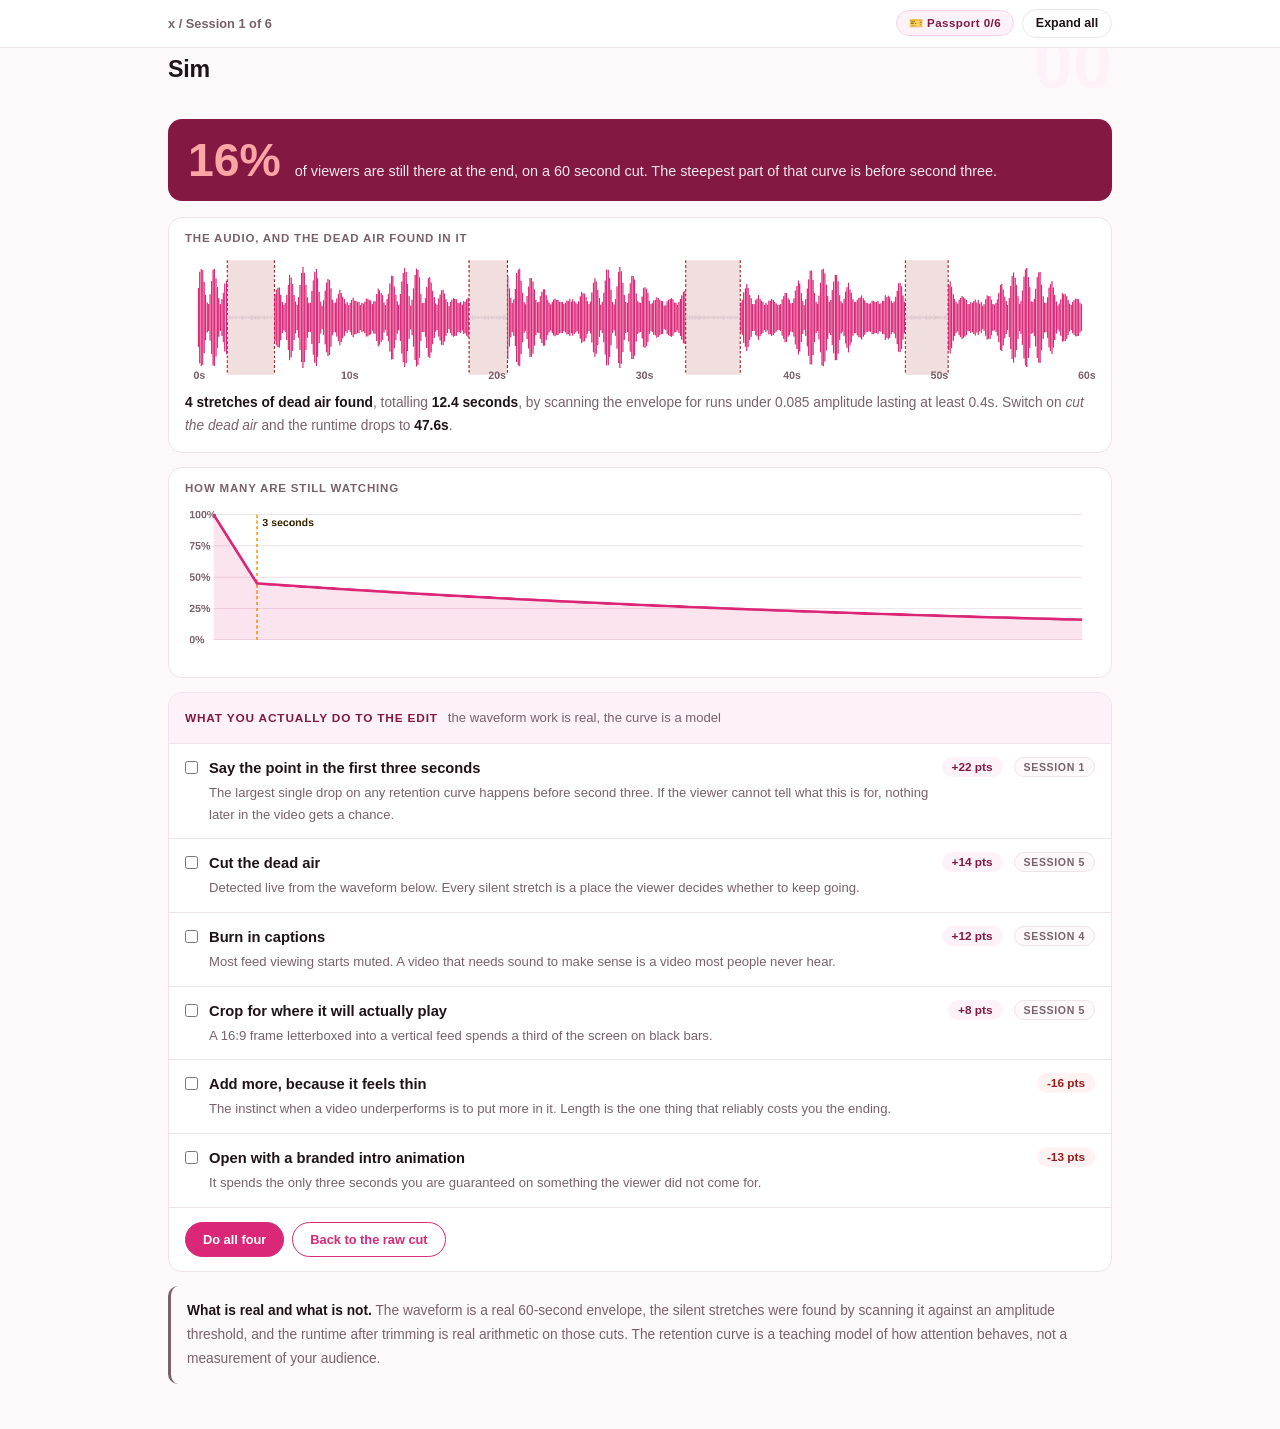
==== commit f6553933: "Layout: code boxes stack under step text; toolbar is one row Shared-template defect, live estate-wid" ====
--- a/_simtest.html
+++ b/_simtest.html
@@ -1,6 +1,6 @@
 <!DOCTYPE html><html lang="en"><head><meta charset="utf-8">
 <meta name="viewport" content="width=device-width,initial-scale=1"><title>sim test</title>
-<link rel="stylesheet" href="assets/style.css?v=2"></head><body>
+<link rel="stylesheet" href="assets/style.css?v=5"></head><body>
 <div class="toolbar"><div class="wrap"><span class="crumb">x / Session 1 of 6</span>
 <button class="btn" id="toggle-all">Expand all</button></div></div>
 <main class="wrap"><section class="section" id="sim"><div class="section-kicker"><h2>Sim</h2></div>
--- a/assets/style.css
+++ b/assets/style.css
@@ -86,8 +86,9 @@
   border-bottom: 1px solid var(--hairline);
   padding: .55rem 0;
 }
-.toolbar .wrap { display: flex; align-items: center; gap: .6rem; }
-.toolbar .crumb { font-size: .8rem; color: var(--muted); font-weight: 600; margin-right: auto; }
+.toolbar .wrap { display: flex; align-items: center; gap: .5rem; flex-wrap: nowrap; }
+.toolbar .crumb { font-size: .8rem; color: var(--muted); font-weight: 600; margin-right: auto; min-width: 0; white-space: nowrap; overflow: hidden; text-overflow: ellipsis; }
+.toolbar .btn { white-space: nowrap; flex: none; padding: .38rem .8rem; font-size: .78rem; line-height: 1.2; }
 .toolbar .crumb a { color: var(--indigo); text-decoration: none; }
 .btn {
   border: 1px solid var(--hairline);
@@ -287,11 +288,15 @@
 /* ---------- demo steps ---------- */
 .steps { counter-reset: step; margin: .6rem 0 1rem; }
 .step {
-  display: flex;
-  gap: .9rem;
+  display: grid;
+  grid-template-columns: max-content minmax(0, 1fr);
+  column-gap: .9rem;
+  row-gap: .2rem;
   padding: .85rem 0;
   border-bottom: .5px solid var(--hairline);
 }
+.step > * { grid-column: 2; min-width: 0; }
+.step > .prompt-box { margin: .8rem 0 .4rem; }
 .step:last-child { border-bottom: none; }
 .step::before {
   counter-increment: step;
@@ -795,7 +800,10 @@
   /* 44px tap targets */
   details.card summary { min-height: 44px; }
   .qopt { min-height: 44px; display: flex; align-items: center; padding: .7rem .9rem; }
-  .toolbar .btn, .pagefoot a { min-height: 44px; display: inline-flex; align-items: center; }
+  .toolbar .btn, .pagefoot a { min-height: 44px; display: inline-flex; align-items: center; justify-content: center; }
+  .toolbar .crumb, .toolbar #zoom-toggle { display: none; }
+  .toolbar .btn { flex: 1 1 0; padding: .3rem .4rem; font-size: .72rem; }
+  table.clean { display: block; overflow-x: auto; -webkit-overflow-scrolling: touch; }
 }
 
 @media (max-width: 640px) {
@@ -1224,3 +1232,28 @@
 .agenda .a2 { background: var(--indigo-mid); color: var(--ink); }
 .agenda .a3 { background: var(--amber); color: var(--ink); }
 .agenda .a4 { background: var(--indigo-soft); color: var(--ink); }
+
+
+/* ---------- mono, and the warn callout ---------- */
+/* Added 2026-08-26. Both were used in markup with no rule anywhere in the
+   estate: .mono appeared in 126 places across this batch and in zero
+   stylesheets, and .callout.warn inherited only padding and radius from the
+   base .callout, which sets no background, so warnings rendered as plain
+   indented paragraphs. .mono needs two rules because it is used both as a
+   block footer note and as inline code. */
+.mono {
+  font-family: ui-monospace, SFMono-Regular, "SF Mono", Menlo, Consolas, "Liberation Mono", monospace;
+  font-size: .86em;
+}
+
+p.mono { color: var(--muted); }
+
+span.mono {
+  background: var(--paper);
+  border: 1px solid var(--hairline);
+  border-radius: 5px;
+  padding: .08em .34em;
+  white-space: nowrap;
+}
+
+.callout.warn { background: #FEF2F2; border-left: 4px solid #B91C1C; }
